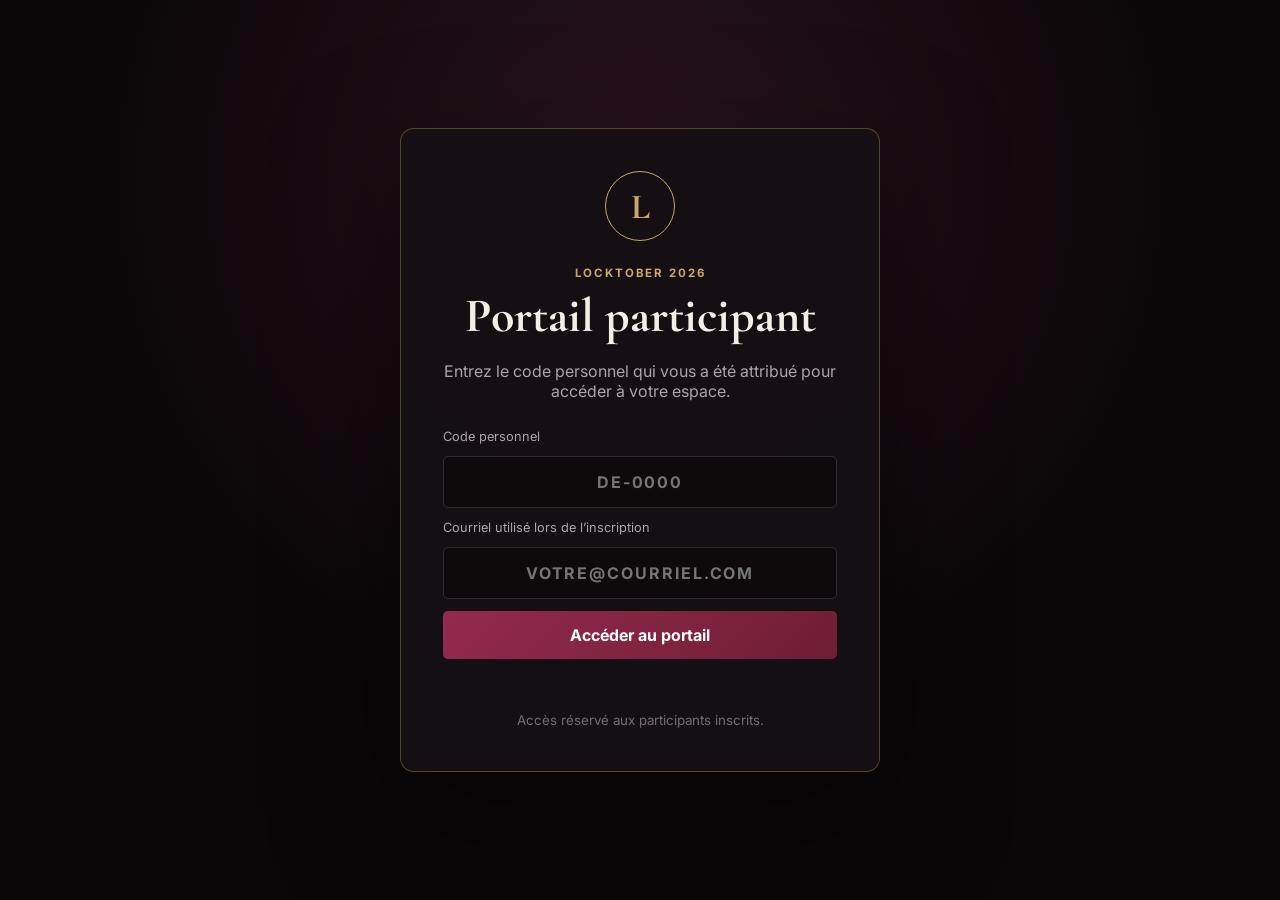
==== portal.html @ f0b39ea3 "Add English language link to portal.html" ====
<!DOCTYPE html>
<html lang="fr-CA">
<head>
  <meta charset="utf-8">

  <meta
    name="viewport"
    content="width=device-width, initial-scale=1"
  >

  <meta name="theme-color" content="#10090c">

  <title>
    Portail Locktober 2026 — Dame Émanuelle
  </title>

  <link
    rel="preconnect"
    href="https://fonts.googleapis.com"
  >

  <link
    rel="preconnect"
    href="https://fonts.gstatic.com"
    crossorigin
  >

  <link
    href="https://fonts.googleapis.com/css2?family=Cormorant+Garamond:wght@600;700&family=Inter:wght@400;500;600;700&display=swap"
    rel="stylesheet"
  >

  <link
    rel="stylesheet"
    href="portal.css"
  >
</head>

<body>

  <!-- =========================
       ÉCRAN DE CONNEXION
  ========================== -->

  <section
    class="login-screen"
    id="loginScreen"
  >

    <div class="login-card">

      <div class="seal">
        L
      </div>

      <span class="eyebrow">
        LOCKTOBER 2026
      </span>

      <h1>
        Portail participant
      </h1>

      <p>
        Entrez le code personnel qui vous a été
        attribué pour accéder à votre espace.
      </p>

      <form
        id="loginForm"
        class="login-form"
      >

        <label for="accessCode">
          Code personnel
        </label>

        <input
          id="accessCode"
          type="text"
          placeholder="DE-0000"
          autocomplete="off"
          required
        >

        <button
          type="submit"
          class="btn btn-primary"
        >
          Accéder au portail
        </button>

      </form>

      <p
        class="login-message"
        id="loginMessage"
      ></p>

      <small>
        Accès réservé aux participants inscrits.
      </small>

    </div>

  </section>


  <!-- =========================
       PORTAIL
  ========================== -->

  <div
    class="portal hidden"
    id="portal"
  >

    <!-- HEADER -->

    <header class="portal-header">

      <div class="brand">

        <div class="brand-mark">
          L
        </div>

        <div>

          <strong>
            LOCKTOBER 2026
          </strong>

          <span>
            sous le contrôle de Dame Émanuelle
          </span>

        </div>

      </div>


      <div class="header-right">

        <span
          class="plan-badge"
          id="headerPlan"
        >
          —
        </span>
<a
  href="portal-en.html"
  class="logout-btn"
>
  EN
</a>
        <button
          class="logout-btn"
          id="logoutBtn"
        >
          Quitter
        </button>

      </div>

    </header>


    <main class="portal-main">

      <!-- BIENVENUE -->

      <section class="welcome">

        <div>

          <span class="eyebrow">
            Votre espace personnel
          </span>

          <h1>
            Bonjour,
            <span id="participantName">
              —
            </span>
          </h1>

          <p>
            Votre parcours Locktober se poursuit.
          </p>

        </div>


        <div class="date-card">

          <span>
            Aujourd’hui
          </span>

          <strong id="todayDate">
            —
          </strong>

        </div>

      </section>


      <!-- JOUR + PROGRESSION -->

      <section class="progress-card">

        <div class="progress-top">

          <div>

            <span class="label">
              Progression
            </span>

            <strong>
              Jour
              <span id="currentDay">
                1
              </span>
              / 31
            </strong>

          </div>


          <div class="phase-box">

            <span>
              Phase actuelle
            </span>

            <strong id="currentPhase">
              Engagement
            </strong>

          </div>

        </div>


        <div class="progress-bar">

          <div
            class="progress-fill"
            id="progressFill"
          ></div>

        </div>


        <div class="progress-bottom">

          <span>
            <b id="completedDays">
              0
            </b>
            journées validées
          </span>

          <span>
            Série actuelle :
            <b id="currentStreak">
              0
            </b>
            jours
          </span>

        </div>

      </section>


      <!-- GRID PRINCIPAL -->

      <section class="dashboard-grid">

        <!-- CONSIGNE DU JOUR -->

        <article class="dashboard-card instruction-card">

          <span class="eyebrow">
            Consigne du jour
          </span>

          <h2 id="dailyTitle">
            Votre protocole
          </h2>

          <p id="dailyInstruction">
            Consultez votre consigne du jour.
          </p>

          <div
            class="private-note hidden"
            id="privateInstructionBlock"
          >

            <span>
              Consigne personnalisée
            </span>

            <p id="privateInstruction">
              —
            </p>

          </div>


          <button
            class="btn btn-primary full"
            id="validateBtn"
          >
            Valider ma journée
          </button>

        </article>


        <!-- STATUT -->

        <article class="dashboard-card">

          <span class="eyebrow">
            Votre statut
          </span>

          <h2>
            Aujourd’hui
          </h2>

          <div class="status-list">

            <div>

              <span class="status-dot"></span>

              <span>
                Forfait :
                <b id="planName">
                  —
                </b>
              </span>

            </div>


            <div>

              <span class="status-dot"></span>

              <span>
                Matériel :
                <b id="equipmentName">
                  —
                </b>
              </span>

            </div>


            <div>

              <span class="status-dot"></span>

              <span>
                Dernière validation :
                <b id="lastValidation">
                  Aucune
                </b>
              </span>

            </div>

          </div>

        </article>


        <!-- MESSAGE DAME ÉMANUELLE -->

        <article
          class="dashboard-card hidden"
          id="privateMessageCard"
        >

          <span class="eyebrow">
            Message privé
          </span>

          <h2>
            Dame Émanuelle
          </h2>

          <blockquote
            id="privateMessage"
          >
            —
          </blockquote>

        </article>


        <!-- OBJECTIF PERSONNEL -->

        <article
          class="dashboard-card hidden"
          id="objectiveCard"
        >

          <span class="eyebrow">
            Objectif personnel
          </span>

          <h2>
            Votre progression
          </h2>

          <p id="personalObjective">
            —
          </p>

        </article>


        <!-- VIP -->

        <article
          class="dashboard-card vip-card hidden"
          id="vipCard"
        >

          <span class="eyebrow">
            Accès VIP
          </span>

          <h2>
            Rencontre du 31 octobre
          </h2>

          <p>
            Votre rencontre privée avec Dame Émanuelle
            fait partie de votre parcours VIP.
          </p>

          <div class="vip-info">

            <span>
              Durée
            </span>

            <strong>
              1 heure
            </strong>

          </div>


          <div class="vip-info">

            <span>
              Heure
            </span>

            <strong id="vipTime">
              À confirmer
            </strong>

          </div>


          <div class="vip-info">

            <span>
              Statut
            </span>

            <strong id="vipStatus">
              En préparation
            </strong>

          </div>

        </article>


        <!-- MATÉRIEL -->

        <article class="dashboard-card">

          <span class="eyebrow">
            Matériel
          </span>

          <h2>
            Fonctionnement
          </h2>

          <p>
            Votre matériel demeure sous votre
            entière responsabilité.
          </p>

          <p class="small-muted">
            Un problème technique n’annule pas votre
            participation. Signalez simplement votre
            statut lors de votre validation quotidienne.
          </p>

        </article>

      </section>


      <!-- HISTORIQUE -->

      <section class="history-section">

        <div class="section-header">

          <div>

            <span class="eyebrow">
              Progression
            </span>

            <h2>
              Historique des validations
            </h2>

          </div>

        </div>


        <div
          class="history-grid"
          id="historyGrid"
        >
        </div>

      </section>

    </main>


    <footer class="portal-footer">

      <strong>
        LOCKTOBER 2026
      </strong>

      <span>
        Dame Émanuelle
      </span>

    </footer>

  </div>


  <!-- =========================
       MODALE VALIDATION
  ========================== -->

  <div
    class="modal hidden"
    id="validationModal"
  >

    <div class="modal-card">

      <button
        class="modal-close"
        id="closeModal"
      >
        ×
      </button>


      <span class="eyebrow">
        Validation quotidienne
      </span>

      <h2>
        Votre journée
      </h2>

      <p id="validationDate">
        —
      </p>


      <form
        id="validationForm"
      >

        <label class="radio-option">

          <input
            type="radio"
            name="status"
            value="completed"
            required
          >

          <span>
            Journée complétée
          </span>

        </label>


        <label class="radio-option">

          <input
            type="radio"
            name="status"
            value="temporary"
          >

          <span>
            Retrait temporaire
          </span>

        </label>


        <label class="radio-option">

          <input
            type="radio"
            name="status"
            value="technical"
          >

          <span>
            Problème de matériel
          </span>

        </label>


        <label class="radio-option">

          <input
            type="radio"
            name="status"
            value="other"
          >

          <span>
            Autre
          </span>

        </label>


        <label class="comment-label">

          Commentaire facultatif

          <textarea
            id="validationComment"
            placeholder="Ajouter une note..."
          ></textarea>

        </label>


        <button
          type="submit"
          class="btn btn-primary full"
        >
          Envoyer ma validation
        </button>


        <p
          class="validation-message"
          id="validationMessage"
        ></p>

      </form>

    </div>

  </div>


  <script src="portal.js?v=20260903-1"></script>

</body>
</html>
---- portal.css ----
:root {
  --bg: #0b0709;
  --panel: #151014;
  --panel2: #1e141a;

  --wine: #6f1d36;
  --wine-light: #942a4e;

  --gold: #c8a768;
  --gold-soft: #e1c792;

  --cream: #f4eee8;
  --muted: #aea3a8;

  --line: #38262f;

  --green: #82b895;
}


/* ======================
   BASE
====================== */

* {
  box-sizing: border-box;
}

html {
  scroll-behavior: smooth;
}

body {
  margin: 0;

  background:
    radial-gradient(
      circle at top right,
      rgba(111, 29, 54, 0.2),
      transparent 30%
    ),
    var(--bg);

  color: var(--cream);

  font-family:
    Inter,
    sans-serif;

  min-height: 100vh;
}

button,
input,
textarea {
  font: inherit;
}

.hidden {
  display: none !important;
}

.eyebrow {
  color: var(--gold);

  font-size: 0.72rem;

  font-weight: 700;

  text-transform: uppercase;

  letter-spacing: 0.16em;
}

.btn {
  min-height: 48px;

  border: 0;

  border-radius: 5px;

  padding: 0 22px;

  cursor: pointer;

  font-weight: 700;
}

.btn-primary {
  color: #fff;

  background:
    linear-gradient(
      135deg,
      var(--wine-light),
      var(--wine)
    );
}

.full {
  width: 100%;
}


/* ======================
   LOGIN
====================== */

.login-screen {
  position: fixed;

  inset: 0;

  display: grid;

  place-items: center;

  padding: 20px;

  background:
    radial-gradient(
      circle at 50% 20%,
      #29121c,
      var(--bg) 55%
    );
}

.login-card {
  width: min(100%, 480px);

  padding: 42px;

  border-radius: 14px;

  background:
    rgba(21, 16, 20, 0.96);

  border:
    1px solid
    rgba(200, 167, 104, 0.35);

  box-shadow:
    0 40px 120px
    rgba(0, 0, 0, 0.55);

  text-align: center;
}

.seal {
  width: 70px;
  height: 70px;

  margin:
    0 auto
    20px;

  display: grid;
  place-items: center;

  border:
    1px solid var(--gold);

  border-radius: 50%;

  color: var(--gold);

  font:
    700 2.2rem
    "Cormorant Garamond",
    serif;
}

.login-card h1 {
  margin:
    6px 0
    10px;

  font:
    700 3rem
    "Cormorant Garamond",
    serif;
}

.login-card p {
  color: var(--muted);
}

.login-form {
  margin-top: 28px;

  display: grid;

  gap: 12px;

  text-align: left;
}

.login-form label {
  font-size: 0.8rem;

  color: var(--muted);
}

.login-form input {
  width: 100%;

  padding: 15px;

  background: #0e0a0c;

  border:
    1px solid var(--line);

  border-radius: 5px;

  color: var(--cream);

  text-align: center;

  font-weight: 700;

  letter-spacing: 0.12em;

  text-transform: uppercase;
}

.login-message {
  min-height: 22px;

  color: #df8ea5 !important;

  font-size: 0.85rem;
}

.login-card small {
  color: #766b70;
}


/* ======================
   HEADER
====================== */

.portal-header {
  position: sticky;

  top: 0;

  z-index: 20;

  display: flex;

  justify-content: space-between;

  align-items: center;

  padding: 14px 28px;

  background:
    rgba(11, 7, 9, 0.9);

  backdrop-filter: blur(16px);

  border-bottom:
    1px solid var(--line);
}

.brand {
  display: flex;

  align-items: center;

  gap: 12px;
}

.brand-mark {
  display: grid;

  place-items: center;

  width: 38px;
  height: 38px;

  border-radius: 50%;

  border:
    1px solid var(--gold);

  color: var(--gold);

  font:
    700 1.3rem
    "Cormorant Garamond",
    serif;
}

.brand strong,
.brand span {
  display: block;
}

.brand strong {
  letter-spacing: 0.1em;
}

.brand span {
  color: var(--muted);

  font-size: 0.72rem;
}

.header-right {
  display: flex;

  align-items: center;

  gap: 14px;
}

.plan-badge {
  border:
    1px solid var(--gold);

  border-radius: 999px;

  padding:
    6px 12px;

  color: var(--gold);

  font-size: 0.76rem;
}

.logout-btn {
  border: 0;

  background: transparent;

  color: var(--muted);

  cursor: pointer;
}


/* ======================
   MAIN
====================== */

.portal-main {
  max-width: 1180px;

  margin: auto;

  padding:
    60px 28px
    90px;
}


/* ======================
   WELCOME
====================== */

.welcome {
  display: flex;

  justify-content: space-between;

  gap: 30px;

  align-items: flex-end;

  margin-bottom: 28px;
}

.welcome h1 {
  margin:
    5px 0
    0;

  font:
    700
    clamp(
      3rem,
      7vw,
      5.5rem
    )
    "Cormorant Garamond",
    serif;

  line-height: 1;
}

.welcome p {
  color: var(--muted);
}

.date-card {
  padding:
    14px 18px;

  border:
    1px solid var(--line);

  border-radius: 8px;

  background: var(--panel);
}

.date-card span,
.date-card strong {
  display: block;
}

.date-card span {
  color: var(--muted);

  font-size: 0.72rem;

  text-transform: uppercase;

  letter-spacing: 0.08em;
}

.date-card strong {
  color: var(--gold);

  margin-top: 3px;
}


/* ======================
   PROGRESSION
====================== */

.progress-card {
  padding: 26px;

  border:
    1px solid
    rgba(200, 167, 104, 0.3);

  border-radius: 12px;

  background:
    linear-gradient(
      145deg,
      rgba(111, 29, 54, 0.25),
      var(--panel)
    );

  margin-bottom: 22px;
}

.progress-top {
  display: flex;

  justify-content: space-between;

  gap: 20px;

  align-items: center;
}

.progress-top .label {
  display: block;

  color: var(--muted);

  font-size: 0.72rem;

  text-transform: uppercase;
}

.progress-top strong {
  display: block;

  margin-top: 3px;

  font:
    700 2.2rem
    "Cormorant Garamond",
    serif;
}

.phase-box {
  text-align: right;
}

.phase-box span {
  display: block;

  color: var(--muted);

  font-size: 0.72rem;
}

.phase-box strong {
  color: var(--gold);
}

.progress-bar {
  height: 9px;

  overflow: hidden;

  margin:
    22px 0
    14px;

  border-radius: 999px;

  background: #0b080a;
}

.progress-fill {
  width: 0%;

  height: 100%;

  border-radius: inherit;

  background:
    linear-gradient(
      90deg,
      var(--wine),
      var(--gold)
    );

  transition:
    width 0.5s ease;
}

.progress-bottom {
  display: flex;

  justify-content: space-between;

  gap: 14px;

  color: var(--muted);

  font-size: 0.82rem;
}

.progress-bottom b {
  color: var(--cream);
}


/* ======================
   DASHBOARD
====================== */

.dashboard-grid {
  display: grid;

  grid-template-columns:
    repeat(2, 1fr);

  gap: 18px;
}

.dashboard-card {
  padding: 26px;

  border:
    1px solid var(--line);

  border-radius: 10px;

  background:
    linear-gradient(
      180deg,
      var(--panel2),
      var(--panel)
    );
}

.dashboard-card h2 {
  margin:
    6px 0
    12px;

  font:
    700 2rem
    "Cormorant Garamond",
    serif;
}

.dashboard-card p {
  color: var(--muted);
}

.instruction-card {
  grid-row:
    span 2;
}

.private-note {
  margin:
    20px 0;

  padding:
    16px;

  border-left:
    3px solid var(--gold);

  background:
    rgba(200, 167, 104, 0.06);
}

.private-note span {
  color: var(--gold);

  font-size: 0.72rem;

  text-transform: uppercase;

  letter-spacing: 0.08em;
}

.private-note p {
  color: var(--cream);
}

.status-list {
  display: grid;

  gap: 14px;
}

.status-list > div {
  display: flex;

  gap: 10px;

  align-items: center;
}

.status-dot {
  width: 8px;
  height: 8px;

  border-radius: 50%;

  background: var(--green);

  box-shadow:
    0 0 10px
    rgba(130, 184, 149, 0.5);
}

blockquote {
  margin:
    20px 0
    0;

  padding-left: 18px;

  border-left:
    2px solid var(--gold);

  color: #e7dbe0;

  font:
    600 1.45rem
    "Cormorant Garamond",
    serif;
}

.vip-card {
  border-color:
    rgba(200, 167, 104, 0.5);

  background:
    linear-gradient(
      145deg,
      rgba(200, 167, 104, 0.09),
      var(--panel)
    );
}

.vip-info {
  display: flex;

  justify-content: space-between;

  padding:
    10px 0;

  border-top:
    1px solid var(--line);
}

.vip-info span {
  color: var(--muted);
}

.small-muted {
  font-size: 0.82rem;
}


/* ======================
   HISTORIQUE
====================== */

.history-section {
  margin-top: 60px;
}

.section-header h2 {
  margin:
    4px 0
    25px;

  font:
    700 2.8rem
    "Cormorant Garamond",
    serif;
}

.history-grid {
  display: grid;

  grid-template-columns:
    repeat(31, 1fr);

  gap: 5px;
}

.history-day {
  aspect-ratio: 1 / 1;

  min-width: 0;

  display: grid;

  place-items: center;

  border:
    1px solid var(--line);

  border-radius: 4px;

  background: var(--panel);

  color: var(--muted);

  font-size:
    clamp(
      0.5rem,
      1vw,
      0.7rem
    );
}

.history-day.completed {
  background:
    rgba(111, 29, 54, 0.65);

  border-color:
    var(--wine-light);

  color: #fff;
}

.history-day.today {
  border-color:
    var(--gold);

  color:
    var(--gold);
}


/* ======================
   FOOTER
====================== */

.portal-footer {
  display: flex;

  justify-content: space-between;

  padding:
    30px 28px;

  border-top:
    1px solid var(--line);

  color:
    var(--muted);

  font-size:
    0.78rem;
}


/* ======================
   MODALE
====================== */

.modal {
  position: fixed;

  inset: 0;

  z-index: 100;

  display: grid;

  place-items: center;

  padding: 20px;

  background:
    rgba(5, 3, 4, 0.9);
}

.modal-card {
  position: relative;

  width:
    min(
      100%,
      560px
    );

  padding: 30px;

  border:
    1px solid var(--gold);

  border-radius: 12px;

  background: var(--panel);
}

.modal-close {
  position: absolute;

  right: 15px;
  top: 12px;

  border: 0;

  background: transparent;

  color: var(--muted);

  font-size: 1.8rem;

  cursor: pointer;
}

.modal-card h2 {
  margin:
    6px 0;

  font:
    700 2.5rem
    "Cormorant Garamond",
    serif;
}

.radio-option {
  display: flex;

  gap: 12px;

  align-items: center;

  padding:
    13px;

  margin:
    8px 0;

  border:
    1px solid var(--line);

  border-radius: 6px;

  cursor: pointer;
}

.comment-label {
  display: grid;

  gap: 8px;

  margin:
    18px 0;

  color: var(--muted);

  font-size: 0.82rem;
}

textarea {
  min-height: 100px;

  resize: vertical;

  padding: 12px;

  color: var(--cream);

  background: #0d090b;

  border:
    1px solid var(--line);

  border-radius: 5px;
}

.validation-message {
  min-height: 20px;

  color: var(--gold);

  font-size: 0.82rem;
}


/* ======================
   RESPONSIVE
====================== */

@media (max-width: 850px) {

  .dashboard-grid {
    grid-template-columns: 1fr;
  }

  .instruction-card {
    grid-row: auto;
  }

  .history-grid {
    grid-template-columns:
      repeat(8, 1fr);
  }

}


@media (max-width: 600px) {

  .portal-header {
    padding:
      12px 16px;
  }

  .brand span {
    display: none;
  }

  .plan-badge {
    display: none;
  }

  .portal-main {
    padding:
      45px 18px
      70px;
  }

  .welcome {
    display: block;
  }

  .date-card {
    margin-top: 20px;
  }

  .progress-top,
  .progress-bottom {
    display: block;
  }

  .phase-box {
    text-align: left;

    margin-top: 14px;
  }

  .progress-bottom span {
    display: block;

    margin-top: 6px;
  }

  .history-grid {
    grid-template-columns:
      repeat(7, 1fr);
  }

  .portal-footer {
    flex-direction: column;

    gap: 5px;
  }

}
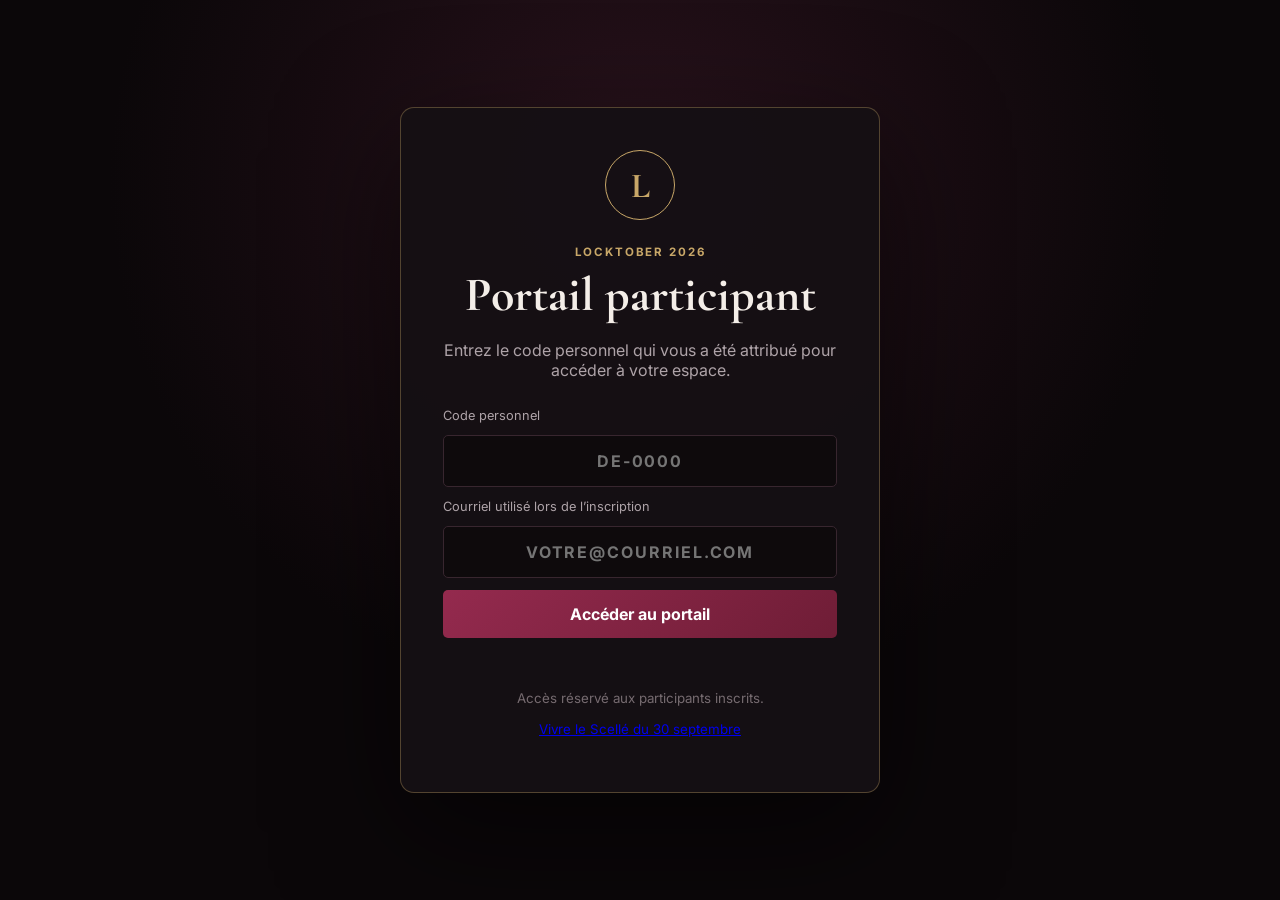
==== commit f3951a46: "Add link to 'Le Scellé' in portal.html" ====
--- a/portal.html
+++ b/portal.html
@@ -99,6 +99,7 @@
 
       <small>
         Accès réservé aux participants inscrits.
+        <p><a href="scelle.html">Vivre le Scellé du 30 septembre</a></p>
       </small>
 
     </div>
@@ -141,7 +142,7 @@
 
 
       <div class="header-right">
-
+<a href="scelle.html" class="logout-btn">Le Scellé</a>
         <span
           class="plan-badge"
           id="headerPlan"
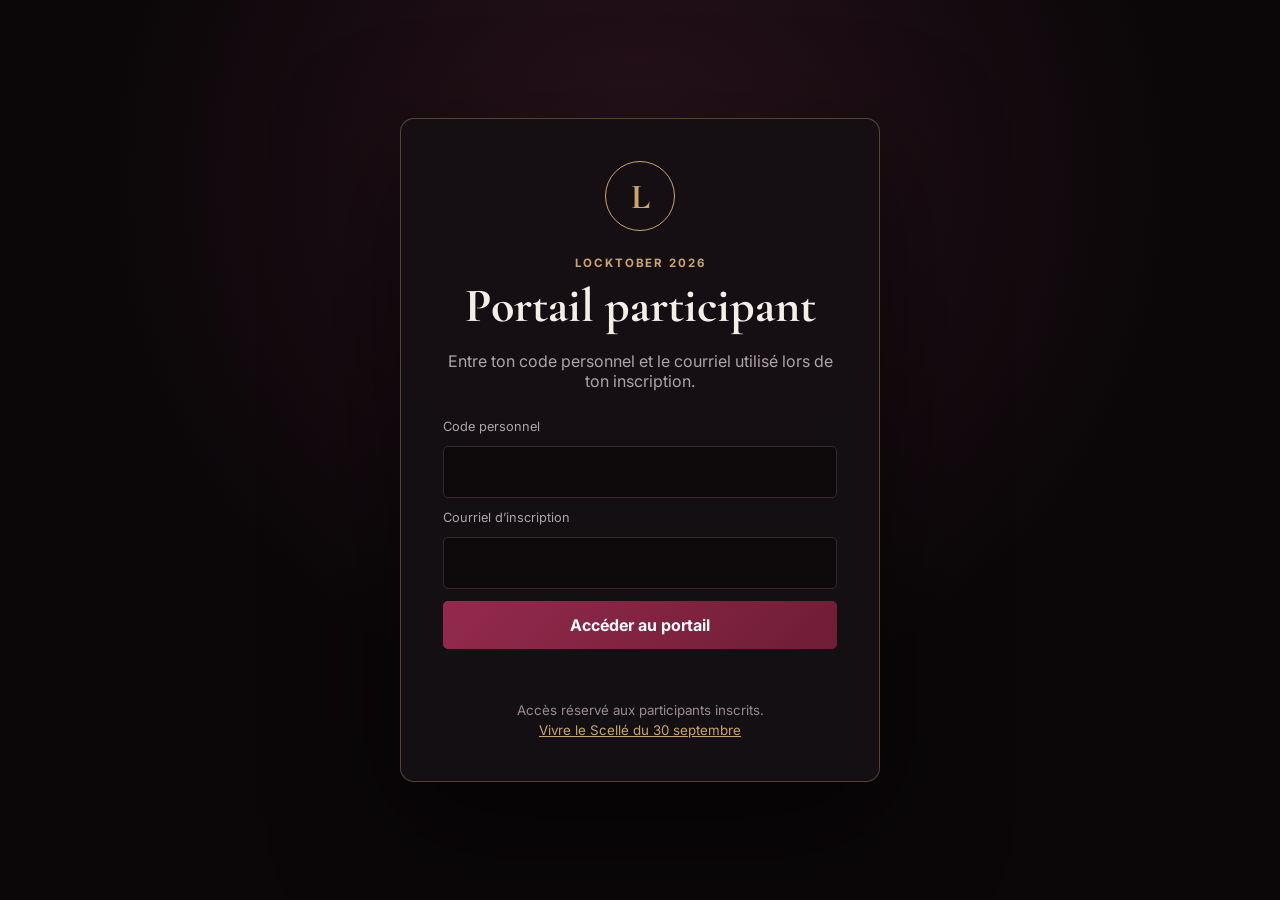
==== commit 0989309f: "Update portal.html" ====
--- a/portal.html
+++ b/portal.html
@@ -1,701 +1,707 @@
 <!DOCTYPE html>
 <html lang="fr-CA">
 <head>
-  <meta charset="utf-8">
-
-  <meta
-    name="viewport"
-    content="width=device-width, initial-scale=1"
-  >
-
-  <meta name="theme-color" content="#10090c">
-
-  <title>
-    Portail Locktober 2026 — Dame Émanuelle
-  </title>
-
-  <link
-    rel="preconnect"
-    href="https://fonts.googleapis.com"
-  >
-
-  <link
-    rel="preconnect"
-    href="https://fonts.gstatic.com"
-    crossorigin
-  >
-
-  <link
-    href="https://fonts.googleapis.com/css2?family=Cormorant+Garamond:wght@600;700&family=Inter:wght@400;500;600;700&display=swap"
-    rel="stylesheet"
-  >
-
-  <link
-    rel="stylesheet"
-    href="portal.css"
-  >
+<meta charset="utf-8">
+<meta name="viewport" content="width=device-width,initial-scale=1">
+<meta name="theme-color" content="#10090c">
+<title>Portail Locktober 2026 — Dame Émanuelle</title>
+<link href="https://fonts.googleapis.com/css2?family=Cormorant+Garamond:wght@600;700&family=Inter:wght@400;500;600;700&display=swap" rel="stylesheet">
+<style>
+:root{--bg:#0b0709;--panel:#151014;--panel2:#1e141a;--wine:#6f1d36;--wine-light:#942a4e;--gold:#c8a768;--gold-soft:#e1c792;--cream:#f4eee8;--muted:#aea3a8;--line:#38262f;--green:#82b895}
+*{box-sizing:border-box}
+html{scroll-behavior:smooth}
+body{margin:0;min-height:100vh;background:radial-gradient(circle at top right,rgba(111,29,54,.2),transparent 30%),var(--bg);color:var(--cream);font-family:Inter,sans-serif}
+button,input,textarea{font:inherit}
+.hidden{display:none!important}
+.eyebrow{color:var(--gold);font-size:.72rem;font-weight:700;text-transform:uppercase;letter-spacing:.16em}
+.btn{min-height:48px;border:0;border-radius:5px;padding:0 22px;cursor:pointer;font-weight:700}
+.btn-primary{color:#fff;background:linear-gradient(135deg,var(--wine-light),var(--wine))}
+.btn:disabled{opacity:.55;cursor:not-allowed}
+.full{width:100%}
+.login-screen{position:fixed;inset:0;display:grid;place-items:center;padding:20px;background:radial-gradient(circle at 50% 20%,#29121c,var(--bg) 55%)}
+.login-card{width:min(100%,480px);padding:42px;border-radius:14px;background:rgba(21,16,20,.96);border:1px solid rgba(200,167,104,.35);box-shadow:0 40px 120px rgba(0,0,0,.55);text-align:center}
+.seal,.brand-mark{display:grid;place-items:center;border:1px solid var(--gold);border-radius:50%;color:var(--gold);font-family:"Cormorant Garamond",serif;font-weight:700}
+.seal{width:70px;height:70px;margin:0 auto 20px;font-size:2.2rem}
+.login-card h1{margin:6px 0 10px;font:700 3rem "Cormorant Garamond",serif}
+.login-card p{color:var(--muted)}
+.login-form{margin-top:28px;display:grid;gap:12px;text-align:left}
+.login-form label{font-size:.8rem;color:var(--muted)}
+.login-form input{width:100%;padding:15px;background:#0e0a0c;border:1px solid var(--line);border-radius:5px;color:var(--cream)}
+.login-message{min-height:22px;color:#df8ea5!important;font-size:.85rem}
+.login-card small{color:#998b91}
+.login-card a{color:var(--gold)}
+.portal-header{position:sticky;top:0;z-index:20;display:flex;justify-content:space-between;align-items:center;gap:15px;padding:14px 28px;background:rgba(11,7,9,.9);backdrop-filter:blur(16px);border-bottom:1px solid var(--line)}
+.brand{display:flex;align-items:center;gap:12px}
+.brand-mark{width:38px;height:38px;font-size:1.3rem}
+.brand strong,.brand span{display:block}
+.brand strong{letter-spacing:.1em}
+.brand span{color:var(--muted);font-size:.72rem}
+.header-right{display:flex;align-items:center;gap:14px}
+.plan-badge{border:1px solid var(--gold);border-radius:999px;padding:6px 12px;color:var(--gold);font-size:.76rem}
+.logout-btn{border:0;background:transparent;color:var(--muted);cursor:pointer;text-decoration:none}
+.portal-main{max-width:1180px;margin:auto;padding:60px 28px 90px}
+.welcome{display:flex;justify-content:space-between;gap:30px;align-items:flex-end;margin-bottom:28px}
+.welcome h1{margin:5px 0 0;font:700 clamp(3rem,7vw,5.5rem) "Cormorant Garamond",serif;line-height:1}
+.welcome p,.dashboard-card p{color:var(--muted)}
+.date-card{padding:14px 18px;border:1px solid var(--line);border-radius:8px;background:var(--panel)}
+.date-card span,.date-card strong{display:block}
+.date-card span{color:var(--muted);font-size:.72rem;text-transform:uppercase}
+.date-card strong{color:var(--gold);margin-top:3px}
+.progress-card{padding:26px;border:1px solid rgba(200,167,104,.3);border-radius:12px;background:linear-gradient(145deg,rgba(111,29,54,.25),var(--panel));margin-bottom:22px}
+.progress-top,.progress-bottom{display:flex;justify-content:space-between;gap:14px}
+.progress-top{align-items:center}
+.progress-top .label,.phase-box span{display:block;color:var(--muted);font-size:.72rem}
+.progress-top strong{display:block;margin-top:3px;font:700 2.2rem "Cormorant Garamond",serif}
+.phase-box{text-align:right}
+.phase-box strong,.progress-bottom b{color:var(--gold)}
+.progress-bar{height:9px;overflow:hidden;margin:22px 0 14px;border-radius:999px;background:#0b080a}
+.progress-fill{width:0;height:100%;border-radius:inherit;background:linear-gradient(90deg,var(--wine),var(--gold));transition:width .5s}
+.progress-bottom{color:var(--muted);font-size:.82rem}
+.dashboard-grid,.activity-grid{display:grid;grid-template-columns:repeat(2,minmax(0,1fr));gap:18px}
+.dashboard-card{padding:26px;border:1px solid var(--line);border-radius:10px;background:linear-gradient(180deg,var(--panel2),var(--panel))}
+.dashboard-card h2,.activity-grid h3{margin:6px 0 12px;font:700 2rem "Cormorant Garamond",serif}
+.instruction-card,.wheel-card{grid-row:span 2}
+.private-note{margin:20px 0;padding:16px;border-left:3px solid var(--gold);background:rgba(200,167,104,.06)}
+.private-note span{color:var(--gold);font-size:.72rem;text-transform:uppercase}
+.private-note p{color:var(--cream)}
+.status-list{display:grid;gap:14px}
+.status-list>div{display:flex;gap:10px;align-items:center}
+.status-dot{width:8px;height:8px;border-radius:50%;background:var(--green);box-shadow:0 0 10px rgba(130,184,149,.5)}
+blockquote{margin:20px 0 0;padding-left:18px;border-left:2px solid var(--gold);color:#e7dbe0;font:600 1.45rem "Cormorant Garamond",serif}
+.vip-card{border-color:rgba(200,167,104,.5)}
+.vip-info{display:flex;justify-content:space-between;padding:10px 0;border-top:1px solid var(--line)}
+.vip-info span,.small-muted{color:var(--muted)}
+.small-muted{font-size:.82rem}
+.activity-section,.history-section{margin-top:56px}
+.section-header h2{margin:4px 0 25px;font:700 2.8rem "Cormorant Garamond",serif}
+.challenge-wheel-wrap{position:relative;width:min(310px,76vw);aspect-ratio:1;margin:24px auto}
+.challenge-wheel{width:100%;height:100%;display:grid;place-items:center;border:7px solid var(--gold);border-radius:50%;box-shadow:0 0 30px #0008;background:repeating-conic-gradient(from -15deg,#5b1429 0deg 30deg,#211016 30deg 60deg,#752039 60deg 90deg,#2a111b 90deg 120deg);transition:transform 5.2s cubic-bezier(.12,.72,.08,1)}
+.challenge-wheel span{display:grid;place-items:center;width:25%;aspect-ratio:1;border:2px solid var(--gold);border-radius:50%;background:var(--panel);color:var(--gold-soft);font:700 1.5rem "Cormorant Garamond",serif}
+.challenge-pointer{position:absolute;z-index:2;top:-10px;left:50%;transform:translateX(-50%);width:0;height:0;border-left:16px solid transparent;border-right:16px solid transparent;border-top:34px solid var(--gold-soft)}
+.challenge-result{margin-top:16px;padding:16px;border:1px solid var(--gold);border-radius:8px;background:#2b1520}
+.challenge-result strong{color:var(--gold-soft);font:700 1.6rem "Cormorant Garamond",serif}
+.activity-grid label{display:block;margin:16px 0 8px;color:var(--gold-soft)}
+.activity-grid textarea{width:100%;min-height:140px}
+.contribution-actions{display:flex;align-items:center;justify-content:space-between;gap:12px;margin-top:12px}
+.contribution-actions span{color:var(--muted);font-size:.78rem}
+.photo-picker{display:inline-block!important;padding:12px 18px;border:1px solid var(--gold);border-radius:5px;cursor:pointer}
+#contributionPhoto{max-width:100%}
+.photo-preview{display:block;width:min(100%,360px);max-height:320px;object-fit:contain;margin:14px 0;border-radius:6px}
+.history-grid{display:grid;grid-template-columns:repeat(31,1fr);gap:5px}
+.history-day{aspect-ratio:1;display:grid;place-items:center;border:1px solid var(--line);border-radius:4px;background:var(--panel);color:var(--muted);font-size:.7rem}
+.history-day.completed{background:rgba(111,29,54,.65);border-color:var(--wine-light);color:#fff}
+.history-day.today{border-color:var(--gold);color:var(--gold)}
+.portal-footer{display:flex;justify-content:space-between;padding:30px 28px;border-top:1px solid var(--line);color:var(--muted);font-size:.78rem}
+.modal{position:fixed;inset:0;z-index:100;display:grid;place-items:center;padding:20px;background:rgba(5,3,4,.9)}
+.modal-card{position:relative;width:min(100%,560px);max-height:90vh;overflow:auto;padding:30px;border:1px solid var(--gold);border-radius:12px;background:var(--panel)}
+.modal-close{position:absolute;right:15px;top:12px;border:0;background:transparent;color:var(--muted);font-size:1.8rem;cursor:pointer}
+.modal-card h2{margin:6px 0;font:700 2.5rem "Cormorant Garamond",serif}
+.radio-option{display:flex;gap:12px;align-items:center;padding:13px;margin:8px 0;border:1px solid var(--line);border-radius:6px;cursor:pointer}
+.comment-label{display:grid;gap:8px;margin:18px 0;color:var(--muted);font-size:.82rem}
+textarea{min-height:100px;resize:vertical;padding:12px;color:var(--cream);background:#0d090b;border:1px solid var(--line);border-radius:5px}
+.validation-message{min-height:20px;color:var(--gold);font-size:.82rem}
+@media(max-width:850px){.dashboard-grid,.activity-grid{grid-template-columns:1fr}.instruction-card,.wheel-card{grid-row:auto}.history-grid{grid-template-columns:repeat(8,1fr)}}
+@media(max-width:600px){.portal-header{padding:12px 16px}.brand span,.plan-badge{display:none}.portal-main{padding:45px 18px 70px}.welcome,.progress-top,.progress-bottom{display:block}.date-card{margin-top:20px}.phase-box{text-align:left;margin-top:14px}.progress-bottom span{display:block;margin-top:6px}.contribution-actions{display:grid}.history-grid{grid-template-columns:repeat(7,1fr)}.portal-footer{flex-direction:column;gap:5px}}
+</style>
 </head>
-
 <body>
 
-  <!-- =========================
-       ÉCRAN DE CONNEXION
-  ========================== -->
-
-  <section
-    class="login-screen"
-    id="loginScreen"
-  >
-
-    <div class="login-card">
-
-      <div class="seal">
-        L
+<section class="login-screen" id="loginScreen">
+  <div class="login-card">
+    <div class="seal">L</div>
+    <span class="eyebrow">Locktober 2026</span>
+    <h1>Portail participant</h1>
+    <p>Entre ton code personnel et le courriel utilisé lors de ton inscription.</p>
+    <form class="login-form" id="loginForm">
+      <label for="accessCode">Code personnel</label>
+      <input id="accessCode" type="text" autocomplete="off" required>
+      <label for="accessEmail">Courriel d’inscription</label>
+      <input id="accessEmail" type="email" autocomplete="email" required>
+      <button class="btn btn-primary" type="submit">Accéder au portail</button>
+    </form>
+    <p class="login-message" id="loginMessage"></p>
+    <small>Accès réservé aux participants inscrits.<br><a href="scelle.html">Vivre le Scellé du 30 septembre</a></small>
+  </div>
+</section>
+
+<div class="portal hidden" id="portal">
+  <header class="portal-header">
+    <div class="brand">
+      <div class="brand-mark">L</div>
+      <div><strong>LOCKTOBER 2026</strong><span>sous le contrôle de Dame Émanuelle</span></div>
+    </div>
+    <div class="header-right">
+      <a href="scelle.html" class="logout-btn">Le Scellé</a>
+      <span class="plan-badge" id="headerPlan">—</span>
+      <a href="portal-en.html" class="logout-btn">EN</a>
+      <button class="logout-btn" id="logoutBtn">Quitter</button>
+    </div>
+  </header>
+
+  <main class="portal-main">
+    <section class="welcome">
+      <div>
+        <span class="eyebrow">Ton espace personnel</span>
+        <h1>Bonjour, <span id="participantName">—</span></h1>
+        <p>Ton parcours Locktober se poursuit.</p>
       </div>
-
-      <span class="eyebrow">
-        LOCKTOBER 2026
-      </span>
-
-      <h1>
-        Portail participant
-      </h1>
-
-      <p>
-        Entrez le code personnel qui vous a été
-        attribué pour accéder à votre espace.
-      </p>
-
-      <form
-        id="loginForm"
-        class="login-form"
-      >
-
-        <label for="accessCode">
-          Code personnel
-        </label>
-
-        <input
-          id="accessCode"
-          type="text"
-          placeholder="DE-0000"
-          autocomplete="off"
-          required
-        >
-
-        <button
-          type="submit"
-          class="btn btn-primary"
-        >
-          Accéder au portail
-        </button>
-
-      </form>
-
-      <p
-        class="login-message"
-        id="loginMessage"
-      ></p>
-
-      <small>
-        Accès réservé aux participants inscrits.
-        <p><a href="scelle.html">Vivre le Scellé du 30 septembre</a></p>
-      </small>
-
-    </div>
-
-  </section>
-
-
-  <!-- =========================
-       PORTAIL
-  ========================== -->
-
-  <div
-    class="portal hidden"
-    id="portal"
-  >
-
-    <!-- HEADER -->
-
-    <header class="portal-header">
-
-      <div class="brand">
-
-        <div class="brand-mark">
-          L
+      <div class="date-card"><span>Aujourd’hui</span><strong id="todayDate">—</strong></div>
+    </section>
+
+    <section class="progress-card">
+      <div class="progress-top">
+        <div><span class="label">Progression</span><strong>Jour <span id="currentDay">—</span> / 31</strong></div>
+        <div class="phase-box"><span>Phase actuelle</span><strong id="currentPhase">Préparation</strong></div>
+      </div>
+      <div class="progress-bar"><div class="progress-fill" id="progressFill"></div></div>
+      <div class="progress-bottom">
+        <span><b id="completedDays">0</b> journées validées</span>
+        <span>Série actuelle : <b id="currentStreak">0</b> jours</span>
+      </div>
+    </section>
+
+    <section class="dashboard-grid">
+      <article class="dashboard-card instruction-card">
+        <span class="eyebrow">Consigne du jour</span>
+        <h2>Ton protocole</h2>
+        <p id="dailyInstruction">Consulte ta consigne du jour.</p>
+        <div class="private-note hidden" id="privateInstructionBlock">
+          <span>Consigne personnalisée</span>
+          <p id="privateInstruction"></p>
         </div>
-
-        <div>
-
-          <strong>
-            LOCKTOBER 2026
-          </strong>
-
-          <span>
-            sous le contrôle de Dame Émanuelle
-          </span>
-
+        <button class="btn btn-primary full" id="validateBtn">Valider ma journée</button>
+      </article>
+
+      <article class="dashboard-card">
+        <span class="eyebrow">Ton statut</span>
+        <h2>Aujourd’hui</h2>
+        <div class="status-list">
+          <div><span class="status-dot"></span><span>Forfait : <b id="planName">—</b></span></div>
+          <div><span class="status-dot"></span><span>Matériel : <b id="equipmentName">—</b></span></div>
+          <div><span class="status-dot"></span><span>Dernière validation : <b id="lastValidation">Aucune</b></span></div>
         </div>
-
+      </article>
+
+      <article class="dashboard-card hidden" id="privateMessageCard">
+        <span class="eyebrow">Message privé</span>
+        <h2>Dame Émanuelle</h2>
+        <blockquote id="privateMessage"></blockquote>
+      </article>
+
+      <article class="dashboard-card hidden" id="objectiveCard">
+        <span class="eyebrow">Objectif personnel</span>
+        <h2>Ta progression</h2>
+        <p id="personalObjective"></p>
+      </article>
+
+      <article class="dashboard-card vip-card hidden" id="vipCard">
+        <span class="eyebrow">Accès VIP</span>
+        <h2>Rencontre du 31 octobre</h2>
+        <p>Ta rencontre privée avec Dame Émanuelle fait partie de ton parcours VIP.</p>
+        <div class="vip-info"><span>Durée</span><strong>1 heure</strong></div>
+        <div class="vip-info"><span>Heure</span><strong id="vipTime">À confirmer</strong></div>
+        <div class="vip-info"><span>Statut</span><strong>En préparation</strong></div>
+      </article>
+
+      <article class="dashboard-card">
+        <span class="eyebrow">Matériel</span>
+        <h2>Fonctionnement</h2>
+        <p>Ton matériel demeure sous ta responsabilité.</p>
+        <p class="small-muted">Si tu rencontres un problème, signale simplement ton statut lors de la validation quotidienne.</p>
+      </article>
+    </section>
+
+    <section class="activity-section">
+      <div class="section-header">
+        <span class="eyebrow">Ton parcours</span>
+        <h2>Défis et contributions</h2>
       </div>
 
-
-      <div class="header-right">
-<a href="scelle.html" class="logout-btn">Le Scellé</a>
-        <span
-          class="plan-badge"
-          id="headerPlan"
-        >
-          —
-        </span>
-<a
-  href="portal-en.html"
-  class="logout-btn"
->
-  EN
-</a>
-        <button
-          class="logout-btn"
-          id="logoutBtn"
-        >
-          Quitter
-        </button>
-
+      <div class="activity-grid">
+        <article class="dashboard-card wheel-card">
+          <span class="eyebrow">Un tirage par jour</span>
+          <h3>La roue de Dame Émanuelle</h3>
+          <p id="wheelStatus">Disponible dès le 1er octobre.</p>
+          <div class="challenge-wheel-wrap">
+            <div class="challenge-pointer" aria-hidden="true"></div>
+            <div class="challenge-wheel" id="challengeWheel" aria-hidden="true"><span>DÉ</span></div>
+          </div>
+          <button class="btn btn-primary full" id="spinChallenge" type="button">Tourner la roue</button>
+          <div class="challenge-result hidden" id="challengeResult" aria-live="polite">
+            <strong id="challengeTitle"></strong>
+            <p id="challengeDescription"></p>
+          </div>
+          <p class="small-muted">Ton tirage est conservé sur cet appareil avec ton code personnel.</p>
+        </article>
+
+        <article class="dashboard-card">
+          <span class="eyebrow">À Dame Émanuelle</span>
+          <h3>Écrire un court texte</h3>
+          <p>Le 1er octobre, raconte pourquoi tu as choisi de me confier ta clé. Tu peux aussi écrire ici tes réflexions et les réponses à tes défis.</p>
+          <label for="contributionText">Ton texte</label>
+          <textarea id="contributionText" maxlength="2000" placeholder="Quelques phrases suffisent…"></textarea>
+          <div class="contribution-actions">
+            <span id="draftStatus" role="status">Ton brouillon reste sur cet appareil.</span>
+            <button class="btn btn-primary" id="sendText" type="button">Préparer le courriel</button>
+          </div>
+          <p class="small-muted">Ton application de courriel s’ouvrira. Vérifie et envoie le message pour que je le reçoive.</p>
+        </article>
+
+        <article class="dashboard-card">
+          <span class="eyebrow">Photo du parcours</span>
+          <h3>Prendre ou choisir une photo</h3>
+          <p>Vérifie l’image avant de la partager. Rien n’est publié automatiquement.</p>
+          <label class="photo-picker" for="contributionPhoto">Prendre ou choisir une photo</label>
+          <input id="contributionPhoto" type="file" accept="image/*">
+          <img id="photoPreview" class="photo-preview hidden" alt="Aperçu de la photo sélectionnée">
+          <p id="photoStatus" class="small-muted" role="status">Aucune photo sélectionnée.</p>
+          <button class="btn btn-primary full" id="sharePhoto" type="button" disabled>Partager cette photo</button>
+          <p class="small-muted">Si ton appareil ne propose pas le partage, un courriel s’ouvrira. Tu devras y joindre la photo.</p>
+        </article>
       </div>
-
-    </header>
-
-
-    <main class="portal-main">
-
-      <!-- BIENVENUE -->
-
-      <section class="welcome">
-
-        <div>
-
-          <span class="eyebrow">
-            Votre espace personnel
-          </span>
-
-          <h1>
-            Bonjour,
-            <span id="participantName">
-              —
-            </span>
-          </h1>
-
-          <p>
-            Votre parcours Locktober se poursuit.
-          </p>
-
-        </div>
-
-
-        <div class="date-card">
-
-          <span>
-            Aujourd’hui
-          </span>
-
-          <strong id="todayDate">
-            —
-          </strong>
-
-        </div>
-
-      </section>
-
-
-      <!-- JOUR + PROGRESSION -->
-
-      <section class="progress-card">
-
-        <div class="progress-top">
-
-          <div>
-
-            <span class="label">
-              Progression
-            </span>
-
-            <strong>
-              Jour
-              <span id="currentDay">
-                1
-              </span>
-              / 31
-            </strong>
-
-          </div>
-
-
-          <div class="phase-box">
-
-            <span>
-              Phase actuelle
-            </span>
-
-            <strong id="currentPhase">
-              Engagement
-            </strong>
-
-          </div>
-
-        </div>
-
-
-        <div class="progress-bar">
-
-          <div
-            class="progress-fill"
-            id="progressFill"
-          ></div>
-
-        </div>
-
-
-        <div class="progress-bottom">
-
-          <span>
-            <b id="completedDays">
-              0
-            </b>
-            journées validées
-          </span>
-
-          <span>
-            Série actuelle :
-            <b id="currentStreak">
-              0
-            </b>
-            jours
-          </span>
-
-        </div>
-
-      </section>
-
-
-      <!-- GRID PRINCIPAL -->
-
-      <section class="dashboard-grid">
-
-        <!-- CONSIGNE DU JOUR -->
-
-        <article class="dashboard-card instruction-card">
-
-          <span class="eyebrow">
-            Consigne du jour
-          </span>
-
-          <h2 id="dailyTitle">
-            Votre protocole
-          </h2>
-
-          <p id="dailyInstruction">
-            Consultez votre consigne du jour.
-          </p>
-
-          <div
-            class="private-note hidden"
-            id="privateInstructionBlock"
-          >
-
-            <span>
-              Consigne personnalisée
-            </span>
-
-            <p id="privateInstruction">
-              —
-            </p>
-
-          </div>
-
-
-          <button
-            class="btn btn-primary full"
-            id="validateBtn"
-          >
-            Valider ma journée
-          </button>
-
-        </article>
-
-
-        <!-- STATUT -->
-
-        <article class="dashboard-card">
-
-          <span class="eyebrow">
-            Votre statut
-          </span>
-
-          <h2>
-            Aujourd’hui
-          </h2>
-
-          <div class="status-list">
-
-            <div>
-
-              <span class="status-dot"></span>
-
-              <span>
-                Forfait :
-                <b id="planName">
-                  —
-                </b>
-              </span>
-
-            </div>
-
-
-            <div>
-
-              <span class="status-dot"></span>
-
-              <span>
-                Matériel :
-                <b id="equipmentName">
-                  —
-                </b>
-              </span>
-
-            </div>
-
-
-            <div>
-
-              <span class="status-dot"></span>
-
-              <span>
-                Dernière validation :
-                <b id="lastValidation">
-                  Aucune
-                </b>
-              </span>
-
-            </div>
-
-          </div>
-
-        </article>
-
-
-        <!-- MESSAGE DAME ÉMANUELLE -->
-
-        <article
-          class="dashboard-card hidden"
-          id="privateMessageCard"
-        >
-
-          <span class="eyebrow">
-            Message privé
-          </span>
-
-          <h2>
-            Dame Émanuelle
-          </h2>
-
-          <blockquote
-            id="privateMessage"
-          >
-            —
-          </blockquote>
-
-        </article>
-
-
-        <!-- OBJECTIF PERSONNEL -->
-
-        <article
-          class="dashboard-card hidden"
-          id="objectiveCard"
-        >
-
-          <span class="eyebrow">
-            Objectif personnel
-          </span>
-
-          <h2>
-            Votre progression
-          </h2>
-
-          <p id="personalObjective">
-            —
-          </p>
-
-        </article>
-
-
-        <!-- VIP -->
-
-        <article
-          class="dashboard-card vip-card hidden"
-          id="vipCard"
-        >
-
-          <span class="eyebrow">
-            Accès VIP
-          </span>
-
-          <h2>
-            Rencontre du 31 octobre
-          </h2>
-
-          <p>
-            Votre rencontre privée avec Dame Émanuelle
-            fait partie de votre parcours VIP.
-          </p>
-
-          <div class="vip-info">
-
-            <span>
-              Durée
-            </span>
-
-            <strong>
-              1 heure
-            </strong>
-
-          </div>
-
-
-          <div class="vip-info">
-
-            <span>
-              Heure
-            </span>
-
-            <strong id="vipTime">
-              À confirmer
-            </strong>
-
-          </div>
-
-
-          <div class="vip-info">
-
-            <span>
-              Statut
-            </span>
-
-            <strong id="vipStatus">
-              En préparation
-            </strong>
-
-          </div>
-
-        </article>
-
-
-        <!-- MATÉRIEL -->
-
-        <article class="dashboard-card">
-
-          <span class="eyebrow">
-            Matériel
-          </span>
-
-          <h2>
-            Fonctionnement
-          </h2>
-
-          <p>
-            Votre matériel demeure sous votre
-            entière responsabilité.
-          </p>
-
-          <p class="small-muted">
-            Un problème technique n’annule pas votre
-            participation. Signalez simplement votre
-            statut lors de votre validation quotidienne.
-          </p>
-
-        </article>
-
-      </section>
-
-
-      <!-- HISTORIQUE -->
-
-      <section class="history-section">
-
-        <div class="section-header">
-
-          <div>
-
-            <span class="eyebrow">
-              Progression
-            </span>
-
-            <h2>
-              Historique des validations
-            </h2>
-
-          </div>
-
-        </div>
-
-
-        <div
-          class="history-grid"
-          id="historyGrid"
-        >
-        </div>
-
-      </section>
-
-    </main>
-
-
-    <footer class="portal-footer">
-
-      <strong>
-        LOCKTOBER 2026
-      </strong>
-
-      <span>
-        Dame Émanuelle
-      </span>
-
-    </footer>
-
+    </section>
+
+    <section class="history-section">
+      <div class="section-header"><span class="eyebrow">Progression</span><h2>Historique des validations</h2></div>
+      <div class="history-grid" id="historyGrid"></div>
+    </section>
+  </main>
+
+  <footer class="portal-footer"><strong>LOCKTOBER 2026</strong><span>Dame Émanuelle</span></footer>
+</div>
+
+<div class="modal hidden" id="validationModal">
+  <div class="modal-card">
+    <button class="modal-close" id="closeModal" type="button" aria-label="Fermer">×</button>
+    <span class="eyebrow">Validation quotidienne</span>
+    <h2>Ta journée</h2>
+    <p id="validationDate"></p>
+    <form id="validationForm">
+      <label class="radio-option"><input type="radio" name="status" value="completed" required> Journée complétée</label>
+      <label class="radio-option"><input type="radio" name="status" value="temporary"> Retrait temporaire</label>
+      <label class="radio-option"><input type="radio" name="status" value="technical"> Problème de matériel</label>
+      <label class="radio-option"><input type="radio" name="status" value="other"> Autre</label>
+      <label class="comment-label">Commentaire facultatif
+        <textarea id="validationComment" placeholder="Ajouter une note…"></textarea>
+      </label>
+      <button class="btn btn-primary full" type="submit">Valider</button>
+      <p class="validation-message" id="validationMessage"></p>
+    </form>
   </div>
-
-
-  <!-- =========================
-       MODALE VALIDATION
-  ========================== -->
-
-  <div
-    class="modal hidden"
-    id="validationModal"
-  >
-
-    <div class="modal-card">
-
-      <button
-        class="modal-close"
-        id="closeModal"
-      >
-        ×
-      </button>
-
-
-      <span class="eyebrow">
-        Validation quotidienne
-      </span>
-
-      <h2>
-        Votre journée
-      </h2>
-
-      <p id="validationDate">
-        —
-      </p>
-
-
-      <form
-        id="validationForm"
-      >
-
-        <label class="radio-option">
-
-          <input
-            type="radio"
-            name="status"
-            value="completed"
-            required
-          >
-
-          <span>
-            Journée complétée
-          </span>
-
-        </label>
-
-
-        <label class="radio-option">
-
-          <input
-            type="radio"
-            name="status"
-            value="temporary"
-          >
-
-          <span>
-            Retrait temporaire
-          </span>
-
-        </label>
-
-
-        <label class="radio-option">
-
-          <input
-            type="radio"
-            name="status"
-            value="technical"
-          >
-
-          <span>
-            Problème de matériel
-          </span>
-
-        </label>
-
-
-        <label class="radio-option">
-
-          <input
-            type="radio"
-            name="status"
-            value="other"
-          >
-
-          <span>
-            Autre
-          </span>
-
-        </label>
-
-
-        <label class="comment-label">
-
-          Commentaire facultatif
-
-          <textarea
-            id="validationComment"
-            placeholder="Ajouter une note..."
-          ></textarea>
-
-        </label>
-
-
-        <button
-          type="submit"
-          class="btn btn-primary full"
-        >
-          Envoyer ma validation
-        </button>
-
-
-        <p
-          class="validation-message"
-          id="validationMessage"
-        ></p>
-
-      </form>
-
-    </div>
-
-  </div>
-
-
-  <script src="portal.js?v=20260903-1"></script>
-
+</div>
+
+<script>
+const API_URL =
+  "https://script.google.com/macros/s/AKfycbyhhlRxw3miDYY2BF2hC3-Rdf1GQiD8VmMqSwN5dNK91U7o0D4KoL2OfIvYaw8NkHbc/exec";
+
+const $ = id => document.getElementById(id);
+let participant = null;
+let code = null;
+let selectedPhoto = null;
+let previewUrl = null;
+let wheelSpinning = false;
+let wheelRotation = 0;
+
+const instructions = [
+  "Jour 1 — Écris quelques phrases sur la raison personnelle qui t’a conduit à me confier ta clé. Dépose ton texte ci-dessous, puis valide ta journée.",
+  "La constance commence maintenant. Complète ta journée et ta validation.",
+  "Observe ta discipline et prends quelques minutes pour y réfléchir.",
+  "Aujourd’hui, concentre-toi sur la régularité.",
+  "Première phase presque terminée. Maintiens ton engagement.",
+  "La phase Discipline commence. Le défi devient la constance.",
+  "Respecte ta routine et complète ta validation.",
+  "Une journée simple, mais importante : garde le cap.",
+  "Maintiens le protocole que tu as accepté.",
+  "Dixième journée. Prends conscience du chemin parcouru.",
+  "Poursuis sans chercher à accélérer le parcours.",
+  "La régularité vaut davantage que l’intensité.",
+  "Ta validation demeure attendue aujourd’hui.",
+  "Maintiens ton engagement.",
+  "Tu atteins le milieu du mois. Continue.",
+  "La phase Contrôle commence aujourd’hui.",
+  "Prends ta progression au sérieux.",
+  "Le protocole reste en place.",
+  "Ton engagement se mesure désormais dans la durée.",
+  "Vingtième journée. La constance devient ton principal défi.",
+  "Continue ton parcours.",
+  "Ta validation quotidienne reste essentielle.",
+  "Maintiens ta discipline.",
+  "Ne relâche pas ton engagement maintenant.",
+  "Dernière journée de la phase Contrôle.",
+  "La dernière ligne droite commence.",
+  "Cinq jours restent à compléter.",
+  "Maintiens ton parcours jusqu’au bout.",
+  "Ton Locktober approche de sa conclusion.",
+  "Avant-dernière journée. Complète ton protocole.",
+  "31 octobre. Ton Locktober arrive à son terme."
+];
+
+const challenges = [
+  ["Patience", "Adopte la position nabu pendant cinq minutes devant une fenêtre. Prends une photo et partage-la avec Dame Émanuelle."],
+  ["Discipline", "Fais dix squats devant un miroir. Prends une photo si tu le souhaites et partage-la."],
+  ["Réflexion", "Écris quelques phrases sur ton expérience de la chasteté et envoie-les par le portail."],
+  ["Élégance", "Décore ta cage avec un ruban ou un autre objet. Prends une photo et partage-la."],
+  ["Silence", "Accorde-toi cinq minutes de silence, les yeux fermés si possible. Décris ce qui ressort en premier."],
+  ["Service", "Rends un petit service à une personne de ton choix. Raconte ensuite ce qui s’est produit."],
+  ["Contrôle", "Concentre ton attention pendant cinq minutes sur une sensation agréable loin de ta cage. Décris-la en une phrase."],
+  ["Tentation", "Observe une source de tentation pendant vingt minutes sans te toucher. Décris ton expérience."],
+  ["Présence", "Ferme les yeux dix minutes et observe les sensations liées à ta cage."],
+  ["Rituel", "Écris une phrase d’appréciation à Dame Émanuelle et envoie-la."],
+  ["Clémence", "Si tu le souhaites et si c’est confortable pour toi, prends une pause de cage. Ce soir, décris ce que tu as ressenti en la remettant."],
+  ["Pause de défi", "Aujourd’hui, repose-toi. Tu peux partager une photo de ta cage si tu le souhaites."]
+];
+
+function torontoDate() {
+  return new Intl.DateTimeFormat("en-CA", {
+    timeZone: "America/Toronto",
+    year: "numeric",
+    month: "2-digit",
+    day: "2-digit"
+  }).format(new Date());
+}
+
+function locktoberDay() {
+  const date = torontoDate();
+  if (date < "2026-10-01") return 1;
+  if (date > "2026-10-31") return 31;
+  return Number(date.slice(8, 10));
+}
+
+function phase(day) {
+  if (day <= 5) return "Engagement";
+  if (day <= 15) return "Discipline";
+  if (day <= 25) return "Contrôle";
+  return "Dernière ligne droite";
+}
+
+function level(plan) {
+  const value = String(plan || "").toLowerCase();
+  if (value.includes("engagement") || value.includes("vip")) return "vip";
+  if (value.includes("sous contrôle")) return "personal";
+  return "group";
+}
+
+function activityKey(kind) {
+  return "locktober-2026-" + kind + "-" + code + "-" + torontoDate();
+}
+
+function validationKey() {
+  return "locktober-validations-" + code;
+}
+
+function validations() {
+  try {
+    return JSON.parse(localStorage.getItem(validationKey()) || "{}");
+  } catch {
+    return {};
+  }
+}
+
+async function authenticate(accessCode, email) {
+  const params = new URLSearchParams({code: accessCode, email});
+  const response = await fetch(API_URL + "?" + params, {
+    method: "GET",
+    cache: "no-store"
+  });
+  if (!response.ok) throw new Error("Réponse serveur invalide");
+  return response.json();
+}
+
+function setParticipant(data, accessCode) {
+  code = accessCode;
+  participant = {
+    pseudo: data.pseudo,
+    plan: data.forfait,
+    level: level(data.forfait),
+    equipment: data.materiel,
+    objective: data.objectifs,
+    privateInstruction: data.instructionPrivee,
+    privateMessage: data.messagePrive,
+    vipTime: data.rencontreVip
+  };
+  $("loginScreen").classList.add("hidden");
+  $("portal").classList.remove("hidden");
+  renderPortal();
+}
+
+$("loginForm").addEventListener("submit", async event => {
+  event.preventDefault();
+  const accessCode = $("accessCode").value.trim().toUpperCase();
+  const email = $("accessEmail").value.trim().toLowerCase();
+  const button = event.currentTarget.querySelector("button");
+  button.disabled = true;
+  $("loginMessage").textContent = "Vérification de ton accès…";
+  try {
+    const result = await authenticate(accessCode, email);
+    if (!result.ok) {
+      $("loginMessage").textContent = result.error || "Accès refusé.";
+      return;
+    }
+    sessionStorage.setItem("locktober-session", JSON.stringify({code: accessCode, email}));
+    setParticipant(result.participant, accessCode);
+  } catch (error) {
+    console.error(error);
+    $("loginMessage").textContent = "Connexion impossible. Réessaie.";
+  } finally {
+    button.disabled = false;
+  }
+});
+
+async function restoreSession() {
+  const raw = sessionStorage.getItem("locktober-session");
+  if (!raw) return;
+  try {
+    const saved = JSON.parse(raw);
+    const result = await authenticate(saved.code, saved.email);
+    if (!result.ok) throw new Error("Session expirée");
+    setParticipant(result.participant, saved.code);
+  } catch {
+    sessionStorage.removeItem("locktober-session");
+  }
+}
+
+function renderPortal() {
+  const date = torontoDate();
+  const active = date >= "2026-10-01" && date <= "2026-10-31";
+  const day = locktoberDay();
+
+  $("participantName").textContent = participant.pseudo || "participant";
+  $("headerPlan").textContent = participant.plan || "—";
+  $("planName").textContent = participant.plan || "—";
+  $("equipmentName").textContent = participant.equipment || "—";
+  $("todayDate").textContent = new Intl.DateTimeFormat("fr-CA", {
+    timeZone: "America/Toronto",
+    day: "numeric",
+    month: "long",
+    year: "numeric"
+  }).format(new Date());
+
+  $("currentDay").textContent = active ? day : "—";
+  $("currentPhase").textContent = active ? phase(day) : "Préparation";
+  $("progressFill").style.width = active ? Math.round(day / 31 * 100) + "%" : "0%";
+  $("dailyInstruction").textContent = active
+    ? instructions[day - 1]
+    : "Ton inscription est confirmée. Le parcours officiel commencera le 1er octobre.";
+
+  $("validateBtn").disabled = !active;
+  $("validateBtn").textContent = active
+    ? "Valider ma journée"
+    : "Validation disponible le 1er octobre";
+
+  if (participant.level !== "group" && participant.objective) {
+    $("objectiveCard").classList.remove("hidden");
+    $("personalObjective").textContent = participant.objective;
+  }
+  if (participant.level !== "group" && participant.privateInstruction) {
+    $("privateInstructionBlock").classList.remove("hidden");
+    $("privateInstruction").textContent = participant.privateInstruction;
+  }
+  if (participant.level !== "group" && participant.privateMessage) {
+    $("privateMessageCard").classList.remove("hidden");
+    $("privateMessage").textContent = participant.privateMessage;
+  }
+  if (participant.level === "vip") {
+    $("vipCard").classList.remove("hidden");
+    $("vipTime").textContent = participant.vipTime || "À confirmer";
+  }
+
+  $("spinChallenge").disabled = !active;
+  $("contributionText").disabled = !active;
+  $("sendText").disabled = !active;
+  $("contributionPhoto").disabled = !active;
+  $("contributionText").value = localStorage.getItem(activityKey("draft")) || "";
+
+  const saved = localStorage.getItem(activityKey("wheel"));
+  if (saved !== null && Number.isInteger(Number(saved)) &&
+      Number(saved) >= 0 && Number(saved) < challenges.length) {
+    wheelRotation = 360 - Number(saved) * 30;
+    $("challengeWheel").style.transition = "none";
+    $("challengeWheel").style.transform = "rotate(" + wheelRotation + "deg)";
+    $("challengeWheel").offsetWidth;
+    $("challengeWheel").style.transition = "";
+    showChallenge(Number(saved));
+  } else if (!active) {
+    $("wheelStatus").textContent = date < "2026-10-01"
+      ? "Disponible dès le 1er octobre."
+      : "Le parcours est terminé.";
+  }
+
+  renderValidations();
+}
+
+function showChallenge(index) {
+  $("challengeTitle").textContent = challenges[index][0];
+  $("challengeDescription").textContent = challenges[index][1];
+  $("challengeResult").classList.remove("hidden");
+  $("wheelStatus").textContent = "Ton défi du jour est attribué.";
+  $("spinChallenge").textContent = "Défi attribué aujourd’hui";
+  $("spinChallenge").disabled = true;
+}
+
+$("spinChallenge").addEventListener("click", () => {
+  if (wheelSpinning || $("spinChallenge").disabled ||
+      localStorage.getItem(activityKey("wheel")) !== null) return;
+
+  wheelSpinning = true;
+  $("spinChallenge").disabled = true;
+  $("wheelStatus").textContent = "La roue décide…";
+
+  const index = Math.floor(Math.random() * challenges.length);
+  wheelRotation += 2160 + ((360 - index * 30 - wheelRotation % 360) % 360);
+  $("challengeWheel").style.transform = "rotate(" + wheelRotation + "deg)";
+
+  setTimeout(() => {
+    localStorage.setItem(activityKey("wheel"), String(index));
+    showChallenge(index);
+    wheelSpinning = false;
+  }, 5250);
+});
+
+$("contributionText").addEventListener("input", () => {
+  localStorage.setItem(activityKey("draft"), $("contributionText").value);
+  $("draftStatus").textContent = "Brouillon enregistré sur cet appareil.";
+});
+
+function subject(kind) {
+  return "Locktober 2026 — " + kind + " — " +
+    participant.pseudo + " — " + torontoDate();
+}
+
+$("sendText").addEventListener("click", () => {
+  const message = $("contributionText").value.trim();
+  if (!message) {
+    $("draftStatus").textContent = "Écris ton texte avant de préparer le courriel.";
+    $("contributionText").focus();
+    return;
+  }
+  const body = "Code : " + code +
+    "\nPseudo : " + participant.pseudo +
+    "\nDate : " + torontoDate() +
+    "\n\n" + message;
+
+  $("draftStatus").textContent =
+    "Courriel préparé. Confirme son envoi dans ton application.";
+  location.href = "mailto:cuiretfantaisies@gmail.com?subject=" +
+    encodeURIComponent(subject("Texte")) +
+    "&body=" + encodeURIComponent(body);
+});
+
+$("contributionPhoto").addEventListener("change", () => {
+  if (previewUrl) URL.revokeObjectURL(previewUrl);
+  selectedPhoto = $("contributionPhoto").files[0] || null;
+
+  if (!selectedPhoto) {
+    $("photoPreview").classList.add("hidden");
+    $("sharePhoto").disabled = true;
+    $("photoStatus").textContent = "Aucune photo sélectionnée.";
+    return;
+  }
+  if (!selectedPhoto.type.startsWith("image/") ||
+      selectedPhoto.size > 15 * 1024 * 1024) {
+    $("contributionPhoto").value = "";
+    selectedPhoto = null;
+    $("photoPreview").classList.add("hidden");
+    $("photoStatus").textContent = "Choisis une image de 15 Mo ou moins.";
+    return;
+  }
+
+  previewUrl = URL.createObjectURL(selectedPhoto);
+  $("photoPreview").src = previewUrl;
+  $("photoPreview").classList.remove("hidden");
+  $("sharePhoto").disabled = false;
+  $("photoStatus").textContent =
+    selectedPhoto.name + " — vérifie la photo avant de la partager.";
+});
+
+$("sharePhoto").addEventListener("click", async () => {
+  if (!selectedPhoto) return;
+  const data = {
+    files: [selectedPhoto],
+    title: subject("Photo"),
+    text: "Pour Dame Émanuelle — code " + code
+  };
+
+  if (navigator.share && navigator.canShare && navigator.canShare(data)) {
+    try {
+      await navigator.share(data);
+      $("photoStatus").textContent =
+        "Vérifie le destinataire et confirme l’envoi dans ton application.";
+    } catch (error) {
+      if (error.name !== "AbortError") {
+        $("photoStatus").textContent = "Le partage a échoué. Réessaie.";
+      }
+    }
+  } else {
+    $("photoStatus").textContent =
+      "Joins la photo au courriel qui s’ouvre, puis envoie-le.";
+    location.href = "mailto:cuiretfantaisies@gmail.com?subject=" +
+      encodeURIComponent(subject("Photo")) +
+      "&body=" + encodeURIComponent(
+        "Code : " + code + "\nPseudo : " + participant.pseudo +
+        "\n\nJoins ici la photo avant d’envoyer."
+      );
+  }
+});
+
+function renderValidations() {
+  const data = validations();
+  const days = Object.keys(data).map(Number).sort((a, b) => b - a);
+  $("completedDays").textContent = days.length;
+  $("lastValidation").textContent = days.length ? "Jour " + days[0] : "Aucune";
+
+  let streak = 0;
+  for (let day = locktoberDay(); day >= 1 && data[day]; day--) streak++;
+  $("currentStreak").textContent = streak;
+
+  const grid = $("historyGrid");
+  grid.replaceChildren();
+  for (let day = 1; day <= 31; day++) {
+    const cell = document.createElement("div");
+    cell.className = "history-day";
+    cell.textContent = day;
+    if (data[day]) cell.classList.add("completed");
+    if (day === locktoberDay()) cell.classList.add("today");
+    grid.appendChild(cell);
+  }
+}
+
+$("validateBtn").addEventListener("click", () => {
+  $("validationDate").textContent = $("todayDate").textContent;
+  $("validationModal").classList.remove("hidden");
+});
+
+$("closeModal").addEventListener("click", () => {
+  $("validationModal").classList.add("hidden");
+});
+
+$("validationForm").addEventListener("submit", event => {
+  event.preventDefault();
+  const status = document.querySelector('input[name="status"]:checked');
+  if (!status) return;
+
+  const data = validations();
+  data[locktoberDay()] = {
+    status: status.value,
+    comment: $("validationComment").value.trim(),
+    timestamp: new Date().toISOString()
+  };
+  localStorage.setItem(validationKey(), JSON.stringify(data));
+  $("validationMessage").textContent = "Ta journée a été validée sur cet appareil.";
+  renderValidations();
+
+  setTimeout(() => {
+    $("validationModal").classList.add("hidden");
+    $("validationForm").reset();
+    $("validationMessage").textContent = "";
+  }, 1000);
+});
+
+$("logoutBtn").addEventListener("click", () => {
+  sessionStorage.removeItem("locktober-session");
+  location.reload();
+});
+
+restoreSession();
+</script>
 </body>
 </html>
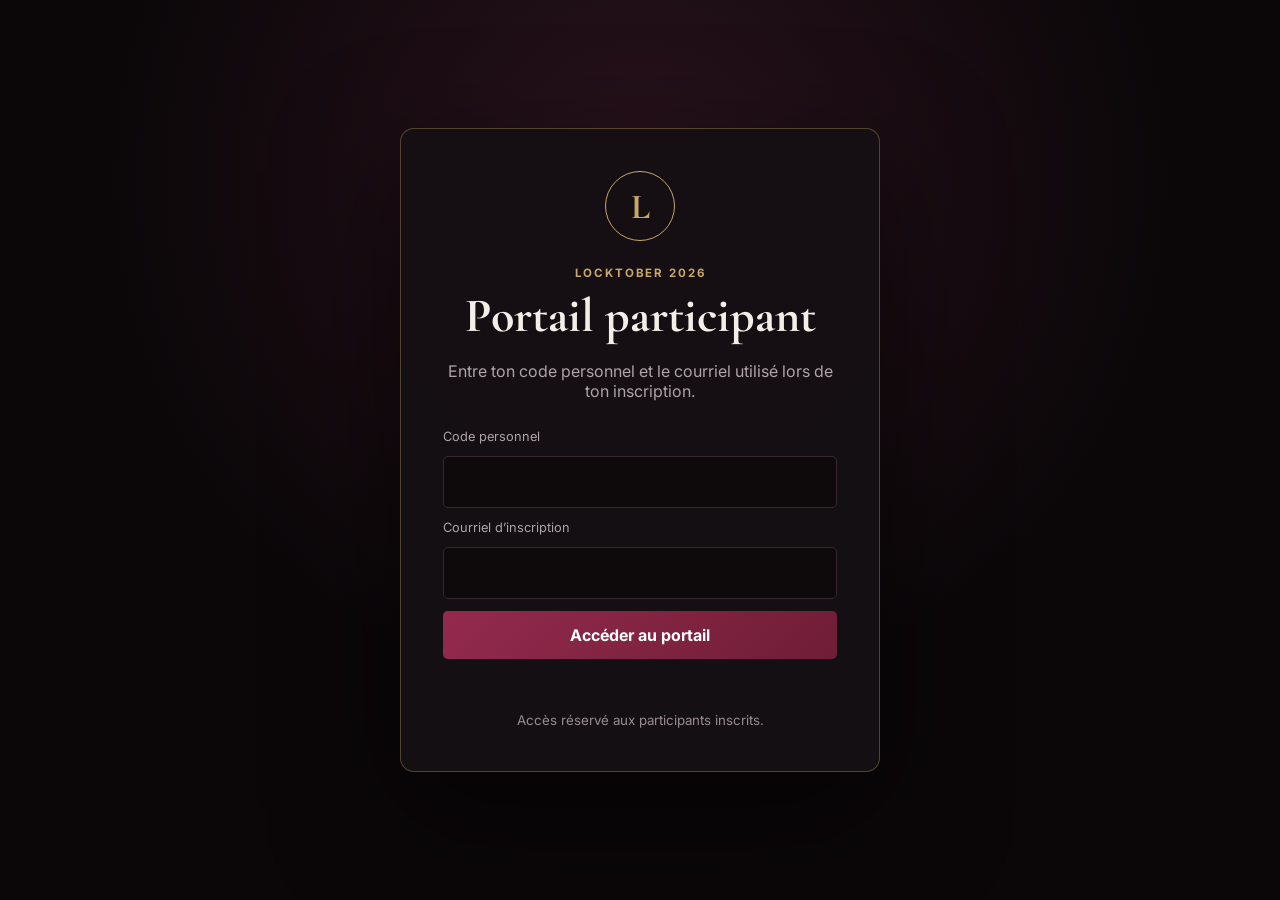
==== commit 15685679: "Update portal.html" ====
--- a/portal.html
+++ b/portal.html
@@ -75,8 +75,9 @@
 .activity-section,.history-section{margin-top:56px}
 .section-header h2{margin:4px 0 25px;font:700 2.8rem "Cormorant Garamond",serif}
 .challenge-wheel-wrap{position:relative;width:min(310px,76vw);aspect-ratio:1;margin:24px auto}
-.challenge-wheel{width:100%;height:100%;display:grid;place-items:center;border:7px solid var(--gold);border-radius:50%;box-shadow:0 0 30px #0008;background:repeating-conic-gradient(from -15deg,#5b1429 0deg 30deg,#211016 30deg 60deg,#752039 60deg 90deg,#2a111b 90deg 120deg);transition:transform 5.2s cubic-bezier(.12,.72,.08,1)}
-.challenge-wheel span{display:grid;place-items:center;width:25%;aspect-ratio:1;border:2px solid var(--gold);border-radius:50%;background:var(--panel);color:var(--gold-soft);font:700 1.5rem "Cormorant Garamond",serif}
+.challenge-wheel{position:relative;width:100%;height:100%;overflow:hidden;border:7px solid var(--gold);border-radius:50%;box-shadow:0 0 30px #0008;background:repeating-conic-gradient(from -15deg,#5b1429 0deg 30deg,#211016 30deg 60deg,#752039 60deg 90deg,#2a111b 90deg 120deg);transition:transform 5.2s cubic-bezier(.12,.72,.08,1)}
+.wheel-label{position:absolute;top:50%;left:50%;width:88px;transform-origin:0 0;color:#fff6e8;font:700 10px/1 Inter,sans-serif;letter-spacing:.015em;text-align:center;white-space:nowrap;text-shadow:0 1px 3px #000,0 0 5px #000;pointer-events:none}
+.wheel-hub{position:absolute;z-index:3;top:50%;left:50%;transform:translate(-50%,-50%);display:grid;place-items:center;width:25%;aspect-ratio:1;border:2px solid var(--gold);border-radius:50%;background:var(--panel);color:var(--gold-soft);font:700 1.5rem "Cormorant Garamond",serif;pointer-events:none}
 .challenge-pointer{position:absolute;z-index:2;top:-10px;left:50%;transform:translateX(-50%);width:0;height:0;border-left:16px solid transparent;border-right:16px solid transparent;border-top:34px solid var(--gold-soft)}
 .challenge-result{margin-top:16px;padding:16px;border:1px solid var(--gold);border-radius:8px;background:#2b1520}
 .challenge-result strong{color:var(--gold-soft);font:700 1.6rem "Cormorant Garamond",serif}
@@ -100,6 +101,7 @@
 .comment-label{display:grid;gap:8px;margin:18px 0;color:var(--muted);font-size:.82rem}
 textarea{min-height:100px;resize:vertical;padding:12px;color:var(--cream);background:#0d090b;border:1px solid var(--line);border-radius:5px}
 .validation-message{min-height:20px;color:var(--gold);font-size:.82rem}
+.test-banner{margin-bottom:22px;padding:14px 18px;border:1px solid var(--gold);border-radius:8px;background:#3b1a29;color:var(--gold-soft);line-height:1.5}
 @media(max-width:850px){.dashboard-grid,.activity-grid{grid-template-columns:1fr}.instruction-card,.wheel-card{grid-row:auto}.history-grid{grid-template-columns:repeat(8,1fr)}}
 @media(max-width:600px){.portal-header{padding:12px 16px}.brand span,.plan-badge{display:none}.portal-main{padding:45px 18px 70px}.welcome,.progress-top,.progress-bottom{display:block}.date-card{margin-top:20px}.phase-box{text-align:left;margin-top:14px}.progress-bottom span{display:block;margin-top:6px}.contribution-actions{display:grid}.history-grid{grid-template-columns:repeat(7,1fr)}.portal-footer{flex-direction:column;gap:5px}}
 </style>
@@ -120,7 +122,7 @@
       <button class="btn btn-primary" type="submit">Accéder au portail</button>
     </form>
     <p class="login-message" id="loginMessage"></p>
-    <small>Accès réservé aux participants inscrits.<br><a href="scelle.html">Vivre le Scellé du 30 septembre</a></small>
+    <small>Accès réservé aux participants inscrits.</small>
   </div>
 </section>
 
@@ -131,7 +133,7 @@
       <div><strong>LOCKTOBER 2026</strong><span>sous le contrôle de Dame Émanuelle</span></div>
     </div>
     <div class="header-right">
-      <a href="scelle.html" class="logout-btn">Le Scellé</a>
+      <a href="https://script.google.com/macros/s/AKfycbzm2k7JViYehmc6OBpym_SUwcXOWnCgvDzr_IrmvKZhqbIQKjaAsXyqPU3OFstP0nj7ng/exec" class="logout-btn" target="_blank" rel="noopener noreferrer">Le Salon</a>
       <span class="plan-badge" id="headerPlan">—</span>
       <a href="portal-en.html" class="logout-btn">EN</a>
       <button class="logout-btn" id="logoutBtn">Quitter</button>
@@ -139,6 +141,8 @@
   </header>
 
   <main class="portal-main">
+    <div class="test-banner hidden" id="testBanner">Mode essai — les tirages et validations faits ici restent séparés du parcours officiel. Pour revenir au portail normal, enlève <b>?test=1</b> de l’adresse.</div>
+
     <section class="welcome">
       <div>
         <span class="eyebrow">Ton espace personnel</span>
@@ -224,7 +228,8 @@
           <p id="wheelStatus">Disponible dès le 1er octobre.</p>
           <div class="challenge-wheel-wrap">
             <div class="challenge-pointer" aria-hidden="true"></div>
-            <div class="challenge-wheel" id="challengeWheel" aria-hidden="true"><span>DÉ</span></div>
+            <div class="challenge-wheel" id="challengeWheel" aria-hidden="true"></div>
+            <div class="wheel-hub" aria-hidden="true">DÉ</div>
           </div>
           <button class="btn btn-primary full" id="spinChallenge" type="button">Tourner la roue</button>
           <div class="challenge-result hidden" id="challengeResult" aria-live="polite">
@@ -295,6 +300,7 @@
   "https://script.google.com/macros/s/AKfycbyhhlRxw3miDYY2BF2hC3-Rdf1GQiD8VmMqSwN5dNK91U7o0D4KoL2OfIvYaw8NkHbc/exec";
 
 const $ = id => document.getElementById(id);
+const TEST_MODE = new URLSearchParams(location.search).get("test") === "1";
 let participant = null;
 let code = null;
 let selectedPhoto = null;
@@ -351,6 +357,17 @@
   ["Pause de défi", "Aujourd’hui, repose-toi. Tu peux partager une photo de ta cage si tu le souhaites."]
 ];
 
+challenges.forEach(([title], index) => {
+  const label = document.createElement("span");
+  label.className = "wheel-label";
+  label.textContent = title;
+  const angle = index * 30 - 90;
+  label.style.transform = index <= 6
+    ? `rotate(${angle}deg) translateX(50px)`
+    : `rotate(${angle}deg) translateX(138px) rotate(180deg)`;
+  $("challengeWheel").appendChild(label);
+});
+
 function torontoDate() {
   return new Intl.DateTimeFormat("en-CA", {
     timeZone: "America/Toronto",
@@ -382,11 +399,12 @@
 }
 
 function activityKey(kind) {
-  return "locktober-2026-" + kind + "-" + code + "-" + torontoDate();
+  return "locktober-2026-" + (TEST_MODE ? "test-" : "") +
+    kind + "-" + code + "-" + torontoDate();
 }
 
 function validationKey() {
-  return "locktober-validations-" + code;
+  return "locktober-validations-" + (TEST_MODE ? "test-" : "") + code;
 }
 
 function validations() {
@@ -431,6 +449,7 @@
   const button = event.currentTarget.querySelector("button");
   button.disabled = true;
   $("loginMessage").textContent = "Vérification de ton accès…";
+
   try {
     const result = await authenticate(accessCode, email);
     if (!result.ok) {
@@ -462,8 +481,9 @@
 
 function renderPortal() {
   const date = torontoDate();
-  const active = date >= "2026-10-01" && date <= "2026-10-31";
+  const active = TEST_MODE || (date >= "2026-10-01" && date <= "2026-10-31");
   const day = locktoberDay();
+  $("testBanner").classList.toggle("hidden", !TEST_MODE);
 
   $("participantName").textContent = participant.pseudo || "participant";
   $("headerPlan").textContent = participant.plan || "—";
@@ -477,7 +497,7 @@
   }).format(new Date());
 
   $("currentDay").textContent = active ? day : "—";
-  $("currentPhase").textContent = active ? phase(day) : "Préparation";
+  $("currentPhase").textContent = TEST_MODE ? "Essai" : active ? phase(day) : "Préparation";
   $("progressFill").style.width = active ? Math.round(day / 31 * 100) + "%" : "0%";
   $("dailyInstruction").textContent = active
     ? instructions[day - 1]
